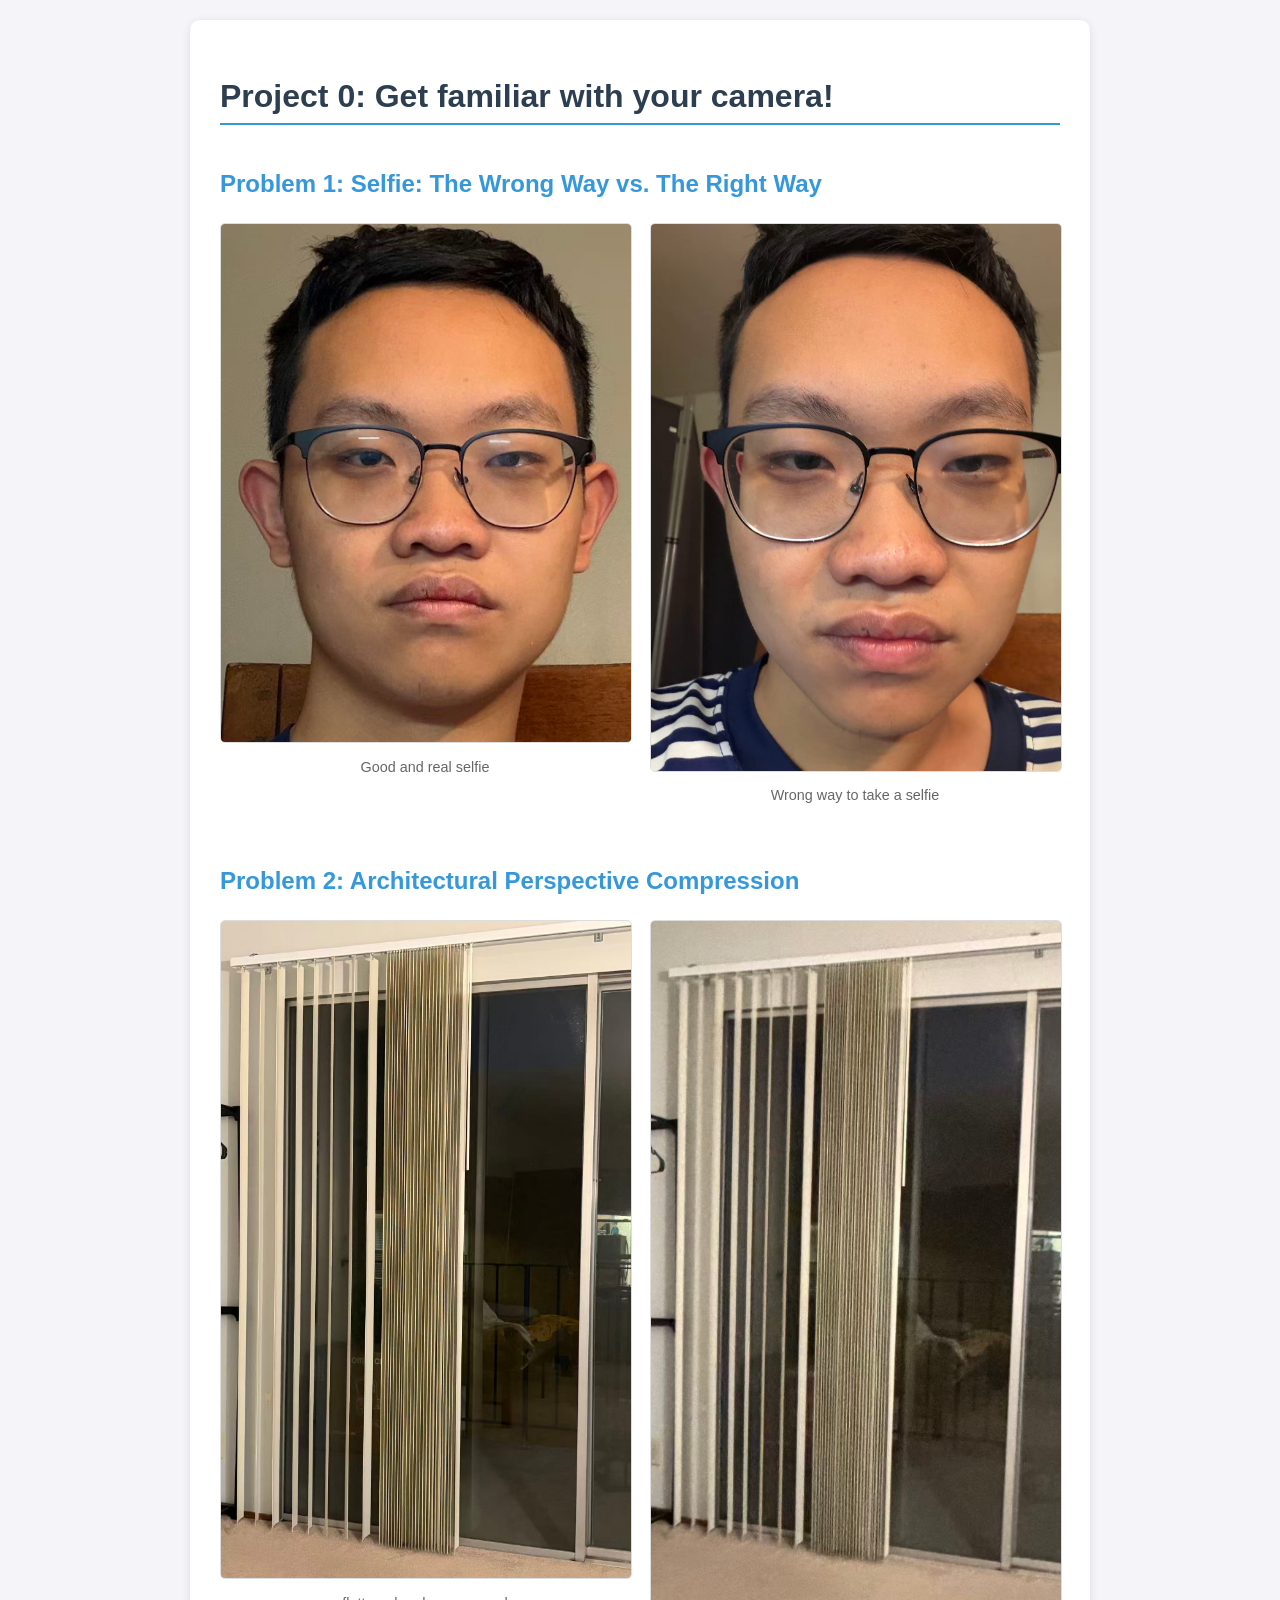
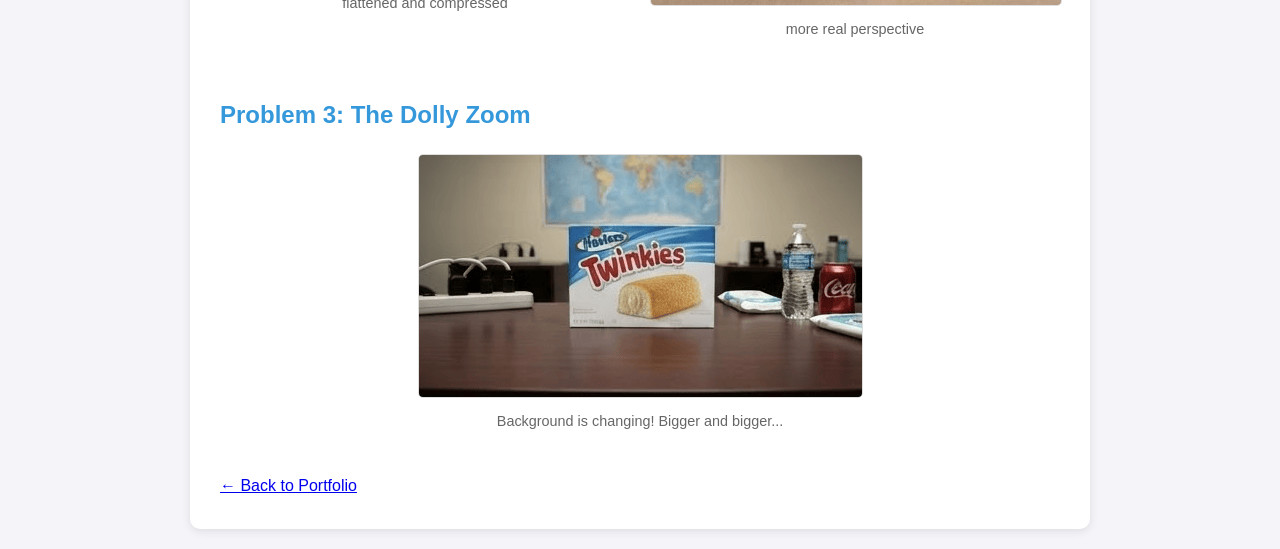
==== 0/index.html @ 6937c6f4 "update the homework content" ====
<!DOCTYPE html>
<html lang="en">
<head>
    <meta charset="UTF-8">
    <meta name="viewport" content="width=device-width, initial-scale=1.0">
    <title>Project 0 - Results</title>
    <style>
        body { font-family: sans-serif; line-height: 1.6; color: #333; max-width: 900px; margin: 0 auto; padding: 20px; background-color: #f4f4f9; }
        .container { background: white; padding: 30px; border-radius: 10px; box-shadow: 0 2px 10px rgba(0,0,0,0.1); }
        h1 { color: #2c3e50; border-bottom: 2px solid #3498db; }
        h2 { color: #3498db; margin-top: 40px; }
        .img-row { display: flex; gap: 20px; flex-wrap: wrap; margin: 20px 0; }
        .img-item { flex: 1; min-width: 300px; text-align: center; }
        img { max-width: 100%; border-radius: 5px; border: 1px solid #ddd; }
        .caption { font-size: 0.9em; color: #666; margin-top: 5px; }
    </style>
</head>
<body>

<div class="container">
    <h1>Project 0: Get familiar with your camera!</h1>

    <!-- Problem 1 -->
    <h2>Problem 1: Selfie: The Wrong Way vs. The Right Way</h2>
    <div class="img-row">
        <div class="img-item">
            <img src="./media/1.1.jpg" alt="P1 Result 1">
            <p class="caption">Good and real selfie</p>
        </div>
        <div class="img-item">
            <img src="./media/1.2.jpg" alt="P1 Result 2">
            <p class="caption">Wrong way to take a selfie</p>
        </div>
    </div>

    <!-- Problem 2 -->
    <h2>Problem 2: Architectural Perspective Compression</h2>
    <div class="img-row">
        <div class="img-item">
            <img src="./media/2.1.jpg" alt="P2 Result 1">
            <p class="caption">flattened and compressed</p>
        </div>
        <div class="img-item">
            <img src="./media/2.2.jpg" alt="P2 Result 2">
            <p class="caption">more real perspective</p>
        </div>
    </div>

    <!-- Problem 3 -->
    <h2>Problem 3: The Dolly Zoom</h2>
    <div style="text-align: center;">
        <img src="./media/3.gif" alt="P3 Animation" style="max-width: 600px;">
        <p class="caption">Background is changing! Bigger and bigger...</p>
    </div>

    <br>
    <a href="../index.html">← Back to Portfolio</a>
</div>

</body>
</html>
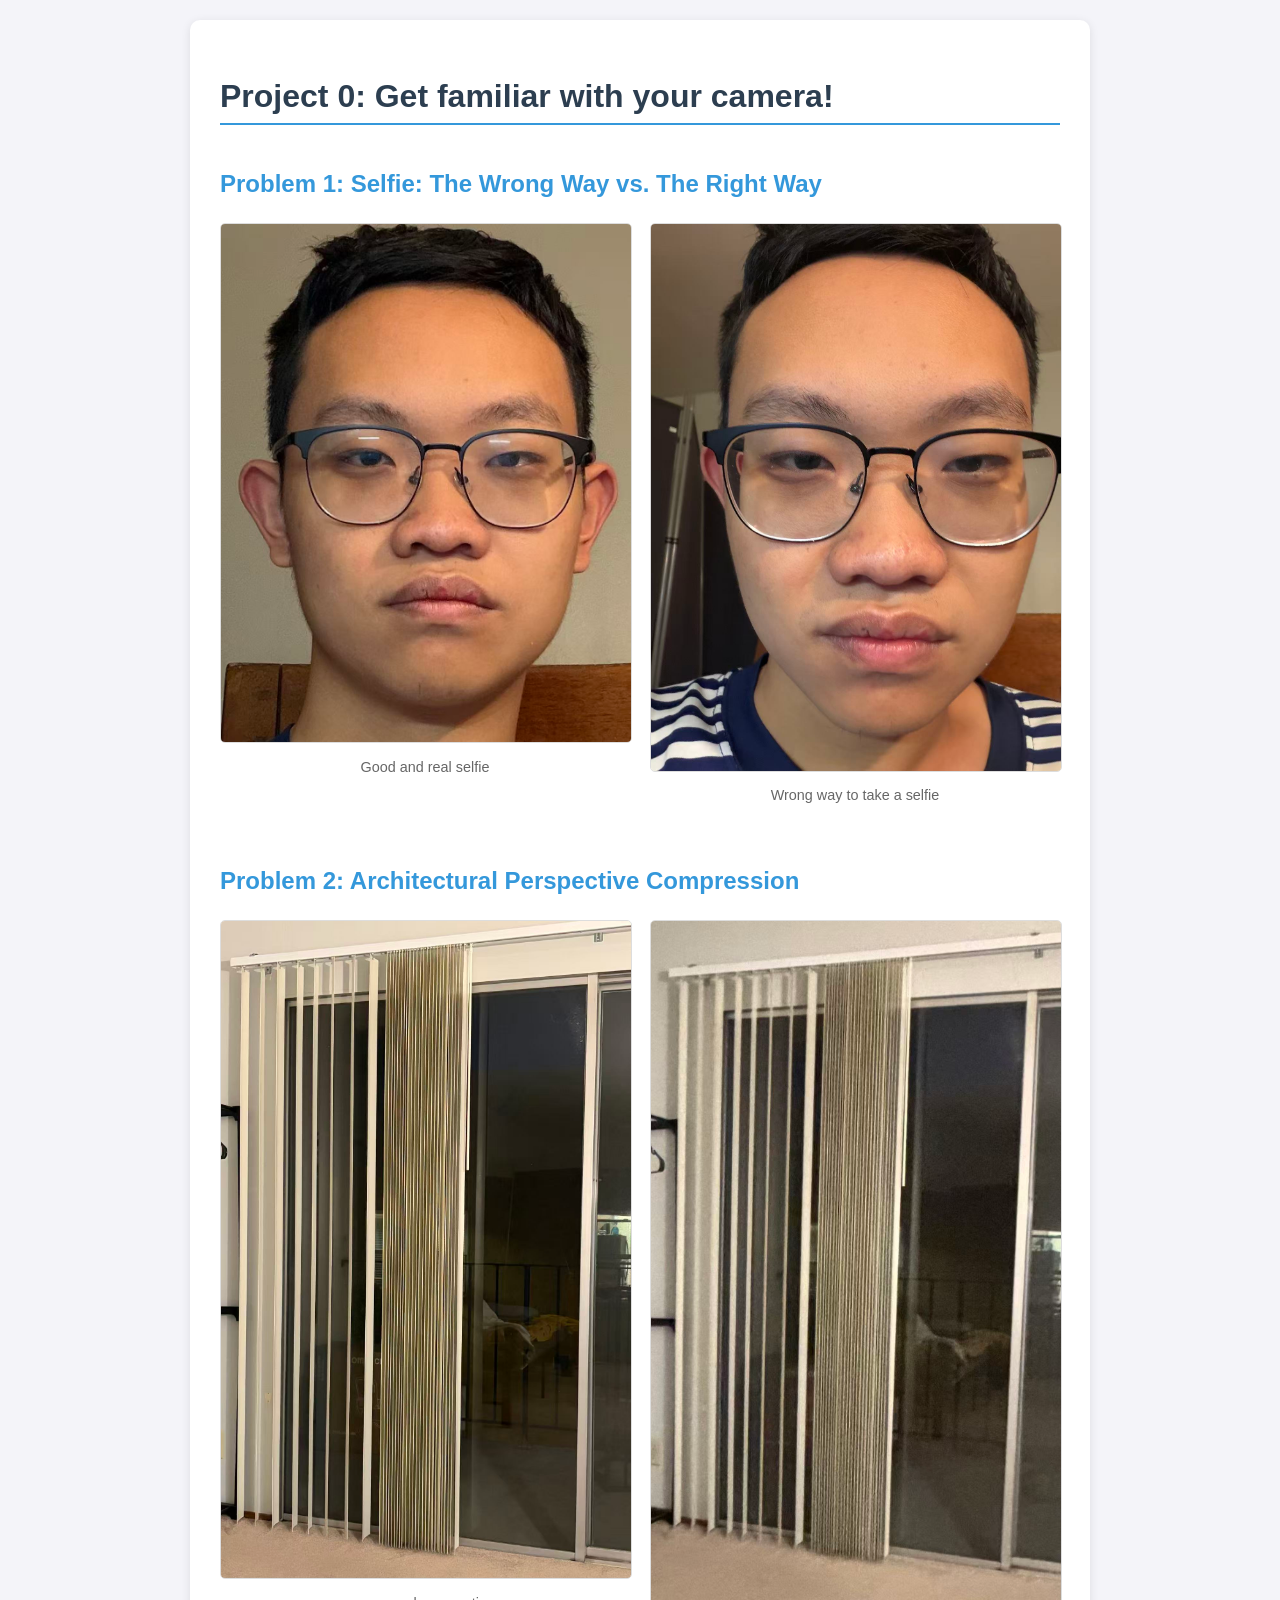
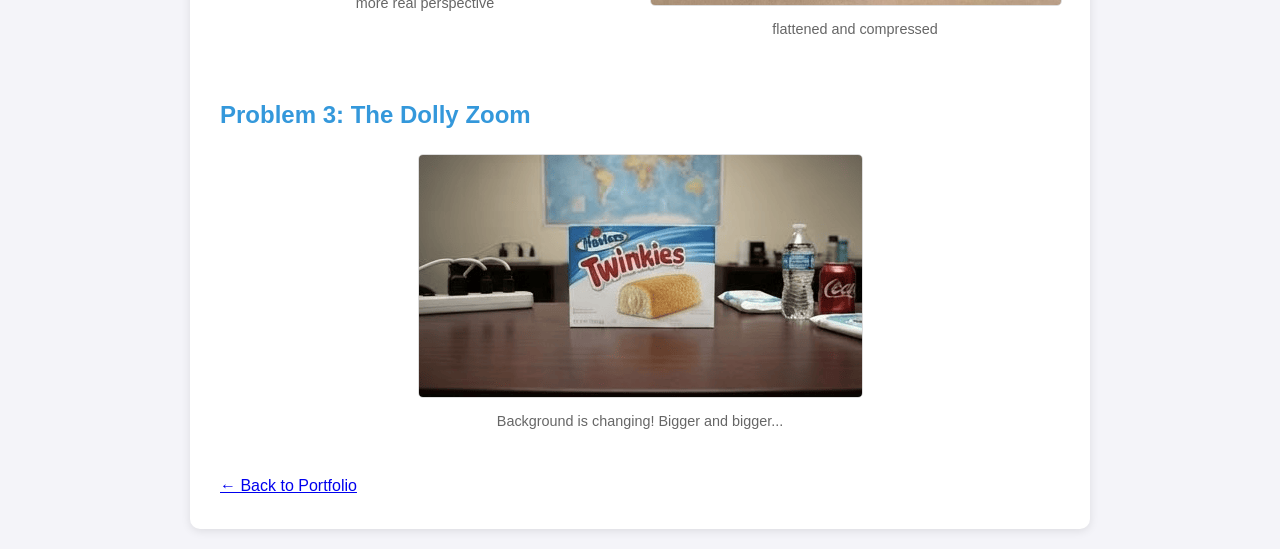
==== commit 644d86a7: "update 2" ====
--- a/0/index.html
+++ b/0/index.html
@@ -38,11 +38,11 @@
     <div class="img-row">
         <div class="img-item">
             <img src="./media/2.1.jpg" alt="P2 Result 1">
-            <p class="caption">flattened and compressed</p>
+            <p class="caption">more real perspective</p>
         </div>
         <div class="img-item">
             <img src="./media/2.2.jpg" alt="P2 Result 2">
-            <p class="caption">more real perspective</p>
+            <p class="caption">flattened and compressed</p>
         </div>
     </div>
 
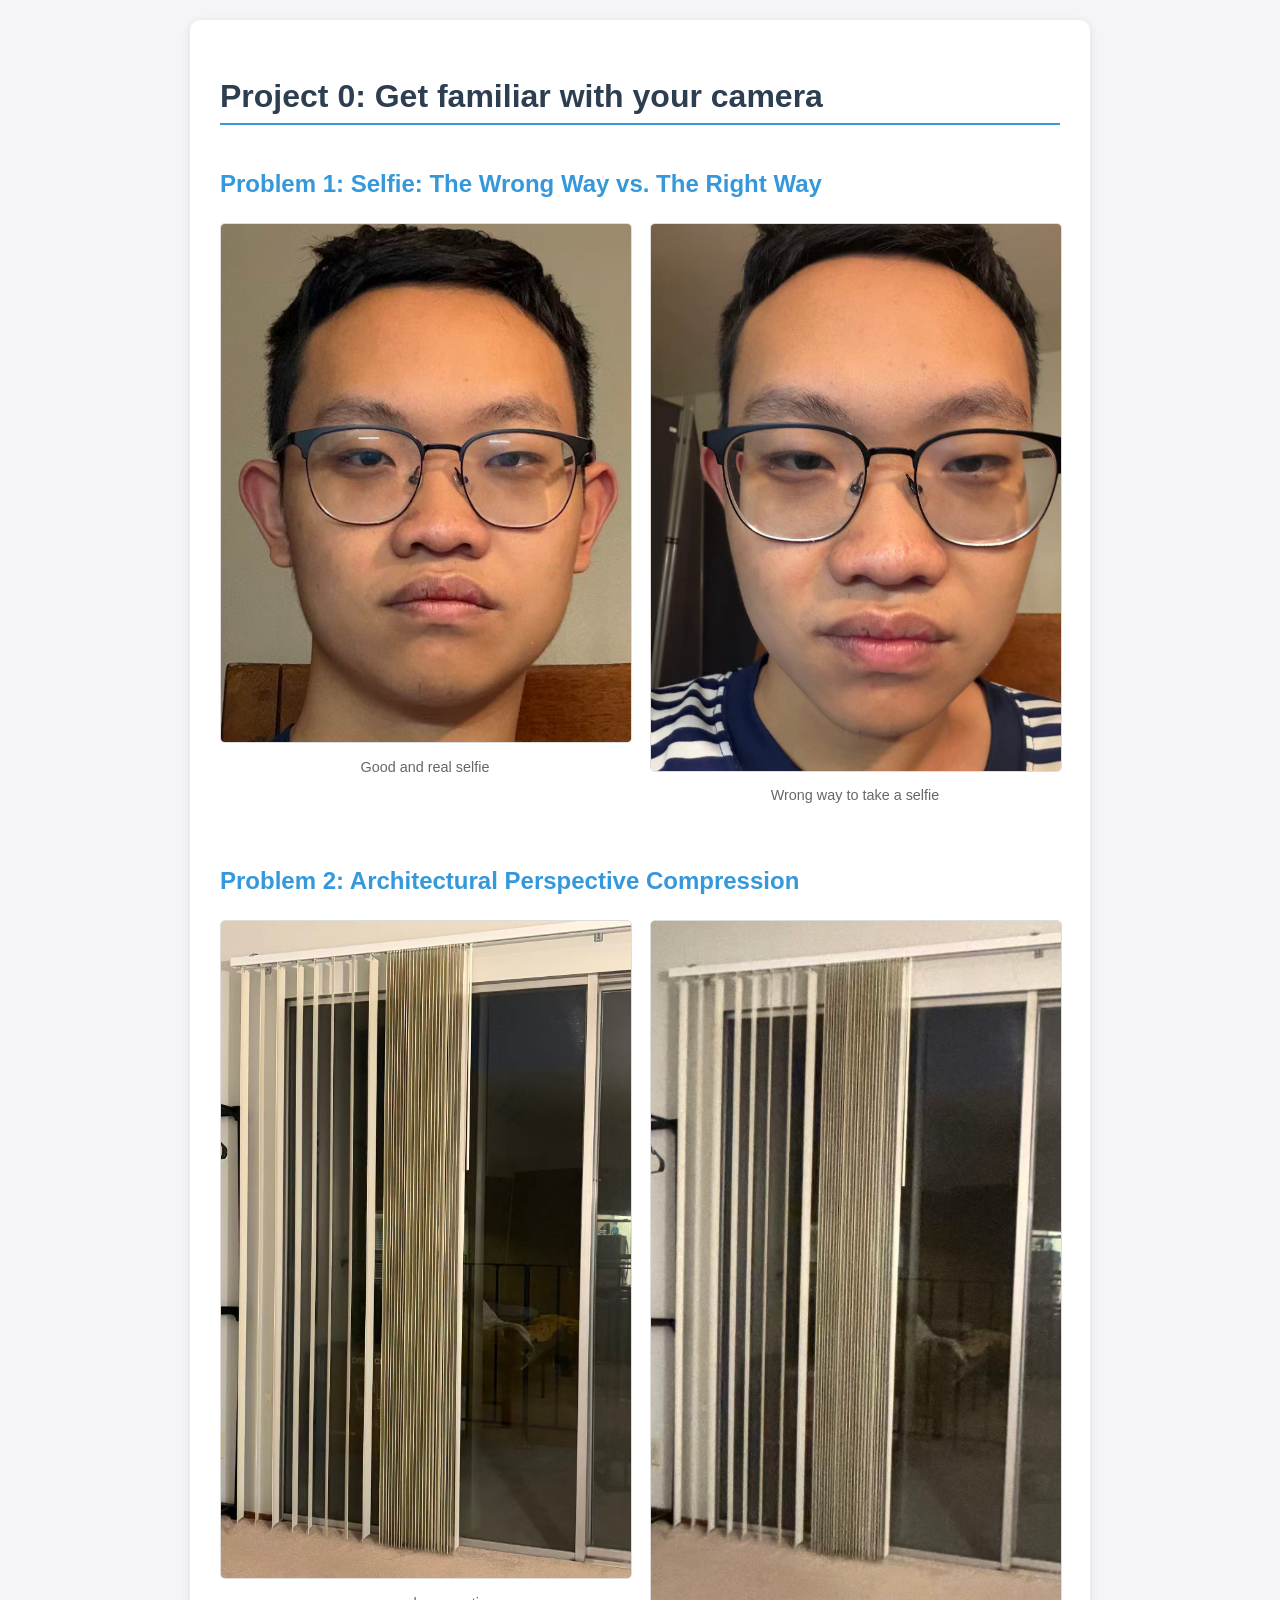
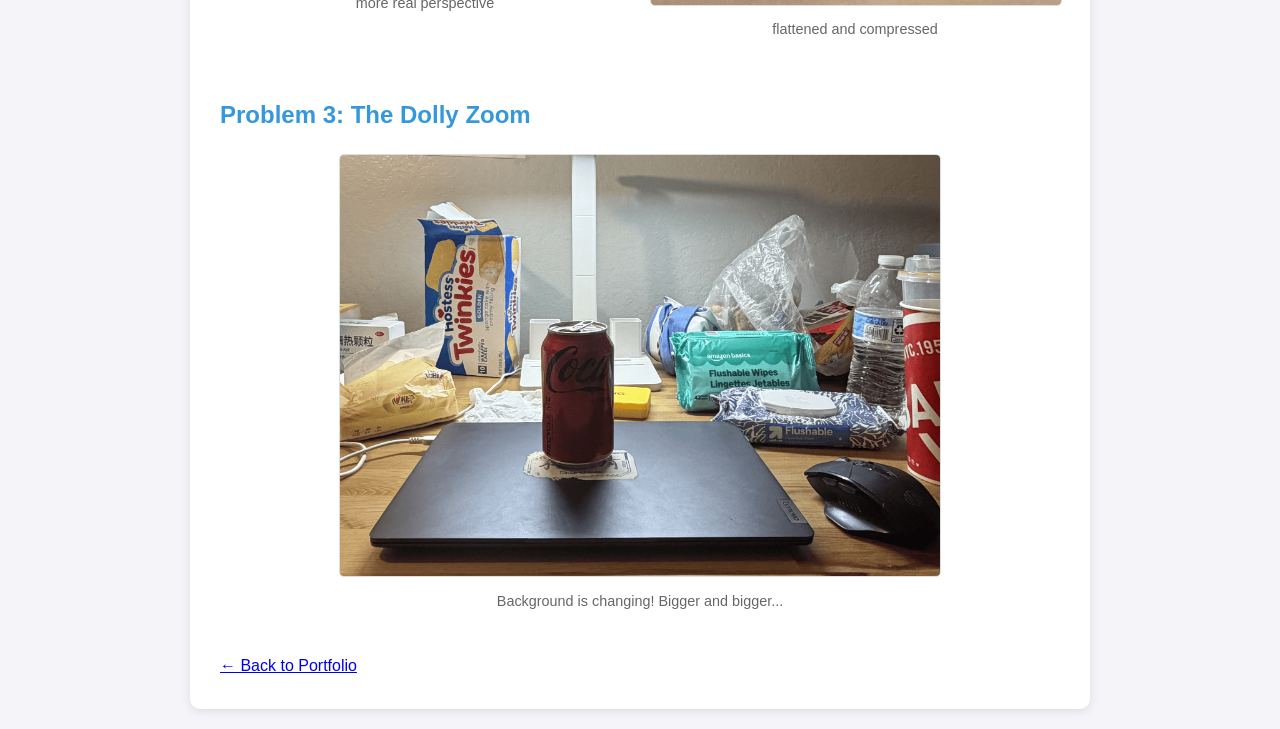
==== commit 9fe62f44: "update 3" ====
--- a/0/index.html
+++ b/0/index.html
@@ -18,7 +18,7 @@
 <body>
 
 <div class="container">
-    <h1>Project 0: Get familiar with your camera!</h1>
+    <h1>Project 0: Get familiar with your camera</h1>
 
     <!-- Problem 1 -->
     <h2>Problem 1: Selfie: The Wrong Way vs. The Right Way</h2>
